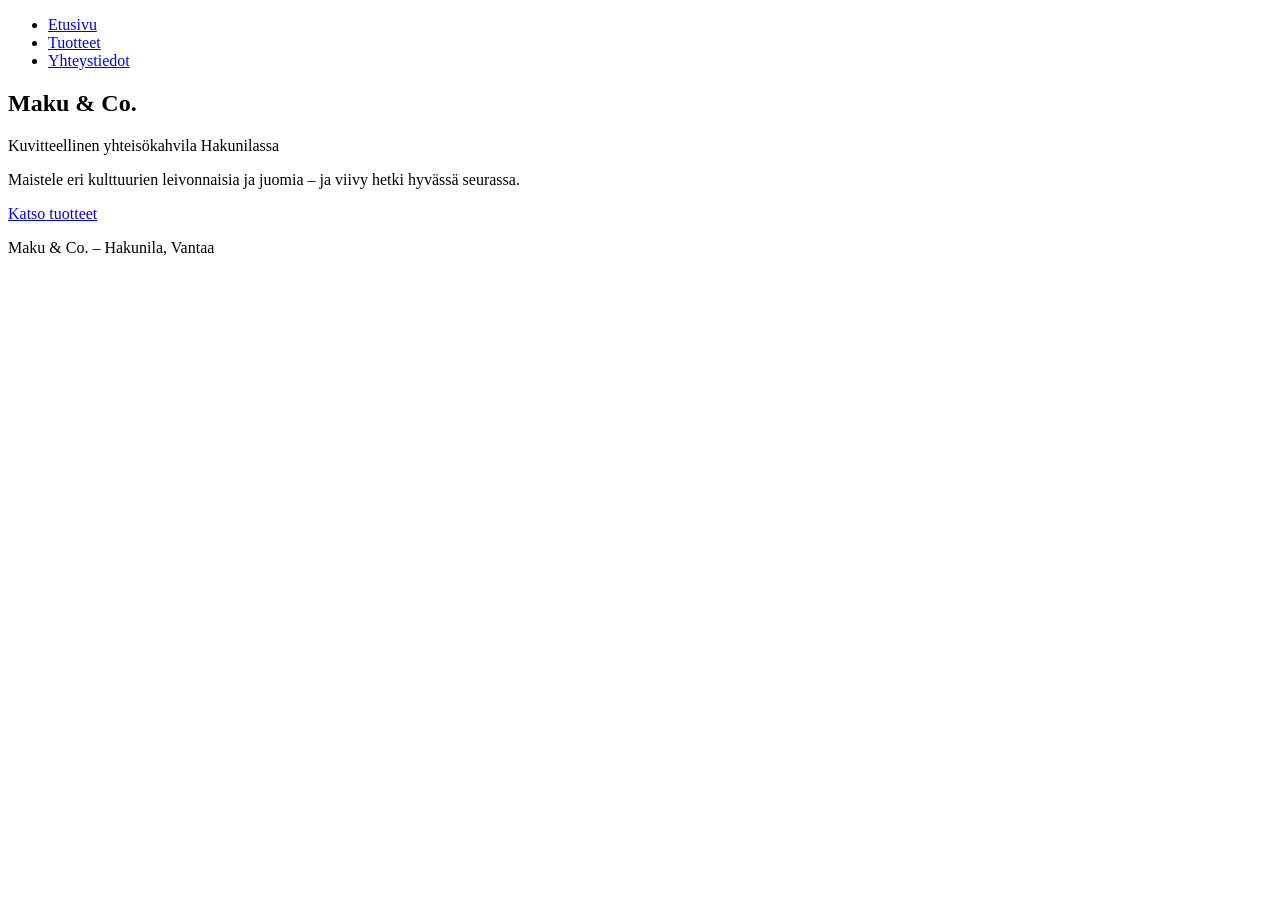
==== index.html @ b967608e "Etusivu ja kansiorakenne" ====
<!DOCTYPE html>
<html lang="fi">
<head>
    <meta charset="UTF-8">
    <meta name="viewport" content="width=device-width, initial-scale=1.0">
    <title>Maku &amp; Co. – Yhteisökahvila Hakunilassa</title>
    <!-- CSS-tiedosto liitetään myöhemmin: -->
    <!-- <link rel="stylesheet" href="css/style.css"> -->
</head>
<body>
<!-- Linkit muille sivuille tulevat etusivun yläreunaan, muut sivut tehdään myöhemmin -->
    <header>
        <nav>
            <ul>
                <li><a href="index.html">Etusivu</a></li>
                <li><a href="tuotteet.html">Tuotteet</a></li>
                <li><a href="yhteys.html">Yhteystiedot</a></li>
            </ul>
        </nav>
    </header>

    <main>
        <!-- Vasemmalla kahvilan nimi ja esittely, oikealle iso kuva (asettelu tehdään myöhemmin) -->
        <section>
            <div>
                <h1>Maku &amp; Co.</h1>
                <p>Kuvitteellinen yhteisökahvila Hakunilassa</p>
                <p>Maistele eri kulttuurien leivonnaisia ja juomia –
                   ja viivy hetki hyvässä seurassa.</p>
                <a href="tuotteet.html">Katso tuotteet</a>
            </div>

            <!-- Tähän kohtaan myöhemmin iso kuva esim. leivonnaisista -->
        </section>
    </main>

    <footer>
        <p>Maku &amp; Co. – Hakunila, Vantaa</p>
    </footer>

</body>
</html>
---- css/style.css ----
/* Sivuston tyylit lisätään myöhemmin */
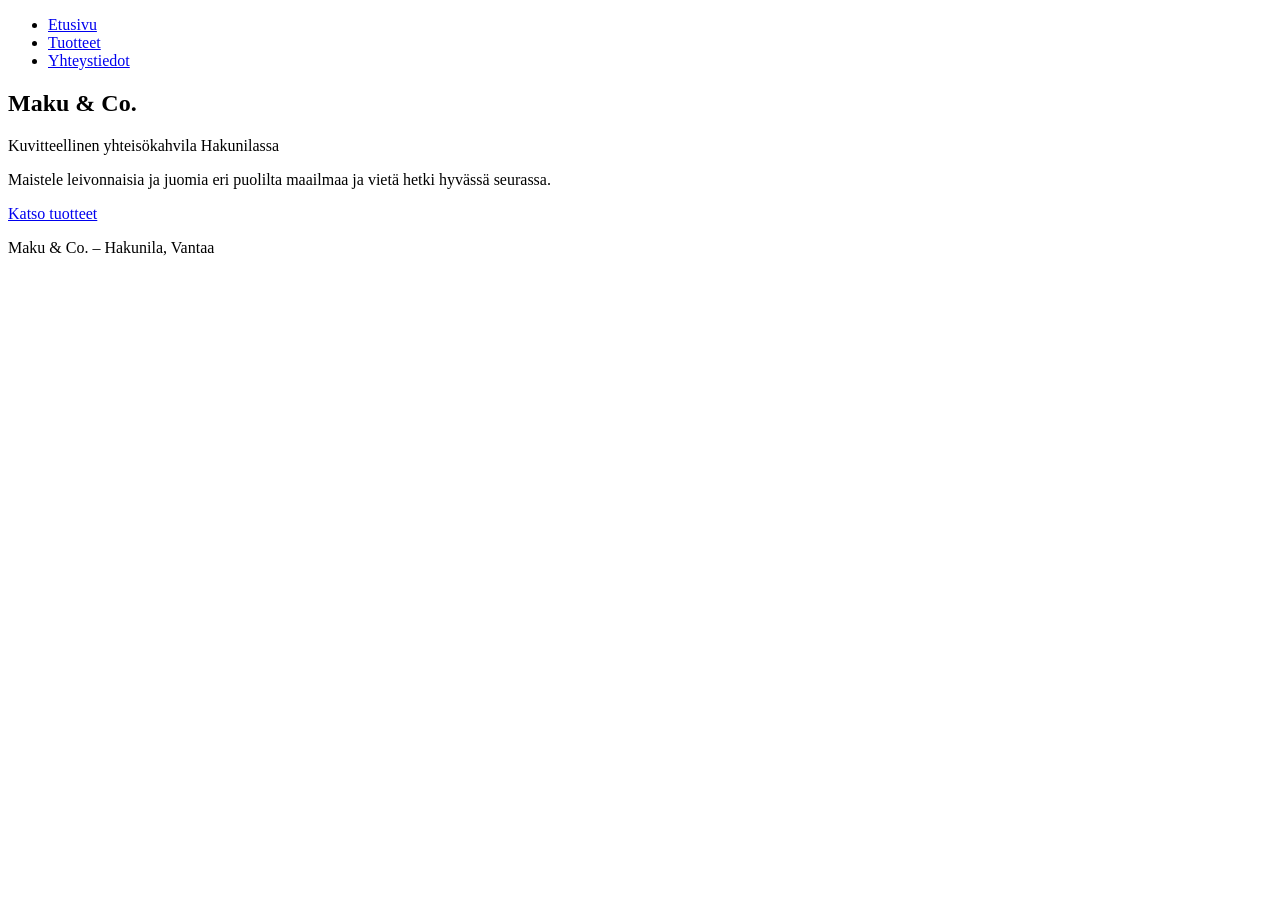
==== commit 76883053: "Esittelytekstiä muokattu" ====
--- a/index.html
+++ b/index.html
@@ -25,8 +25,7 @@
             <div>
                 <h1>Maku &amp; Co.</h1>
                 <p>Kuvitteellinen yhteisökahvila Hakunilassa</p>
-                <p>Maistele eri kulttuurien leivonnaisia ja juomia –
-                   ja viivy hetki hyvässä seurassa.</p>
+                <p>Maistele leivonnaisia ja juomia eri puolilta maailmaa ja vietä hetki hyvässä seurassa.</p>
                 <a href="tuotteet.html">Katso tuotteet</a>
             </div>
 
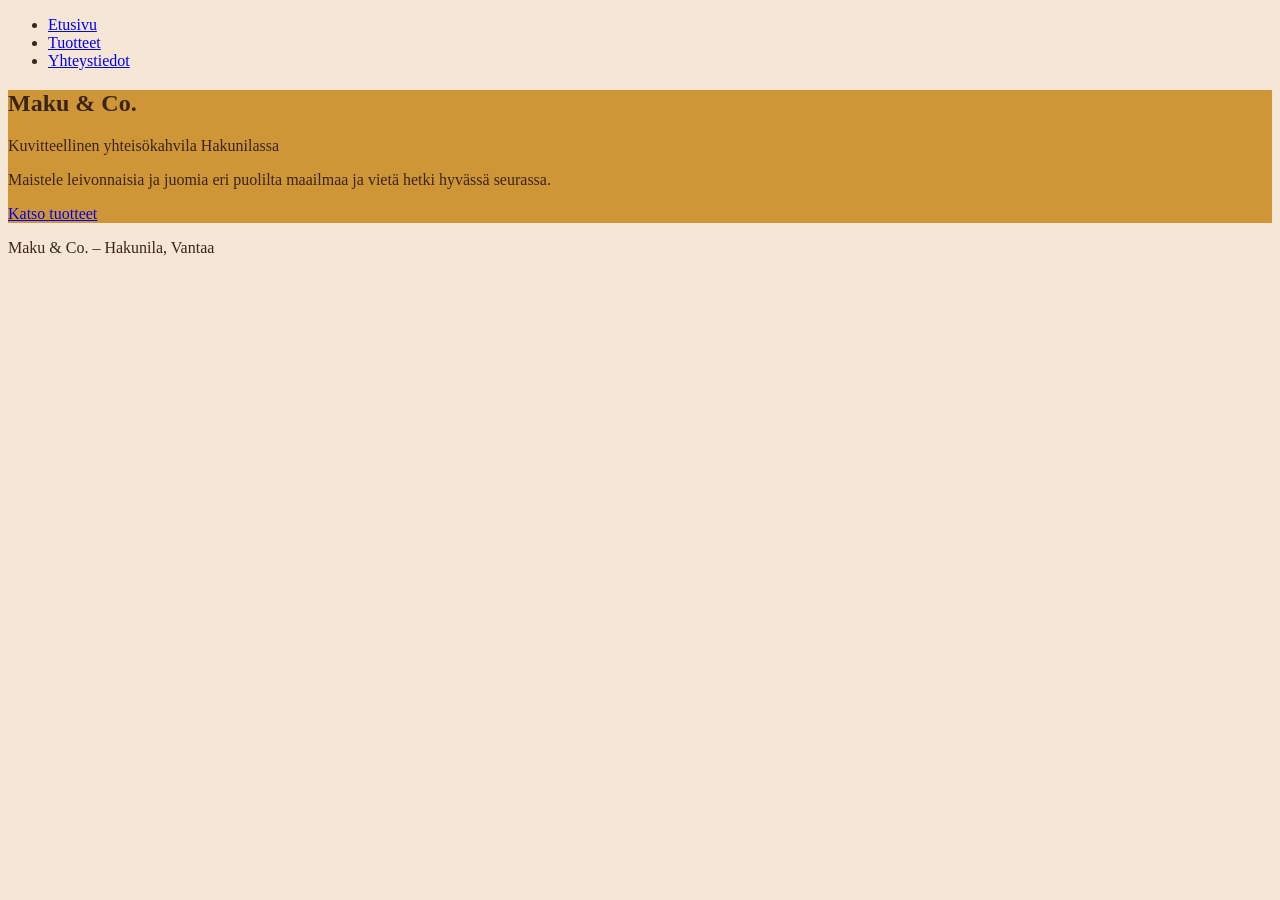
==== commit 06971beb: "css-testi" ====
--- a/index.html
+++ b/index.html
@@ -4,8 +4,8 @@
     <meta charset="UTF-8">
     <meta name="viewport" content="width=device-width, initial-scale=1.0">
     <title>Maku &amp; Co. – Yhteisökahvila Hakunilassa</title>
-    <!-- CSS-tiedosto liitetään myöhemmin: -->
-    <!-- <link rel="stylesheet" href="css/style.css"> -->
+    <!-- CSS-tiedosto -->
+    <link rel="stylesheet" href="css/style.css">
 </head>
 <body>
 <!-- Linkit muille sivuille tulevat etusivun yläreunaan, muut sivut tehdään myöhemmin -->
--- a/css/style.css
+++ b/css/style.css
@@ -1 +1,19 @@
-/* Sivuston tyylit lisätään myöhemmin */
+/* värit */
+body {background-color: #F5E6D6;
+    color: #3B2418;}
+main {background-color: #CF9638;
+}
+
+/* fontit */
+h1 {
+    font-family: Georgia, 'Times New Roman', Times, serif;
+    font-size: 3 rem;
+}
+
+/* tekstit */
+
+
+/* marginaalit */
+
+
+/* reunukset */
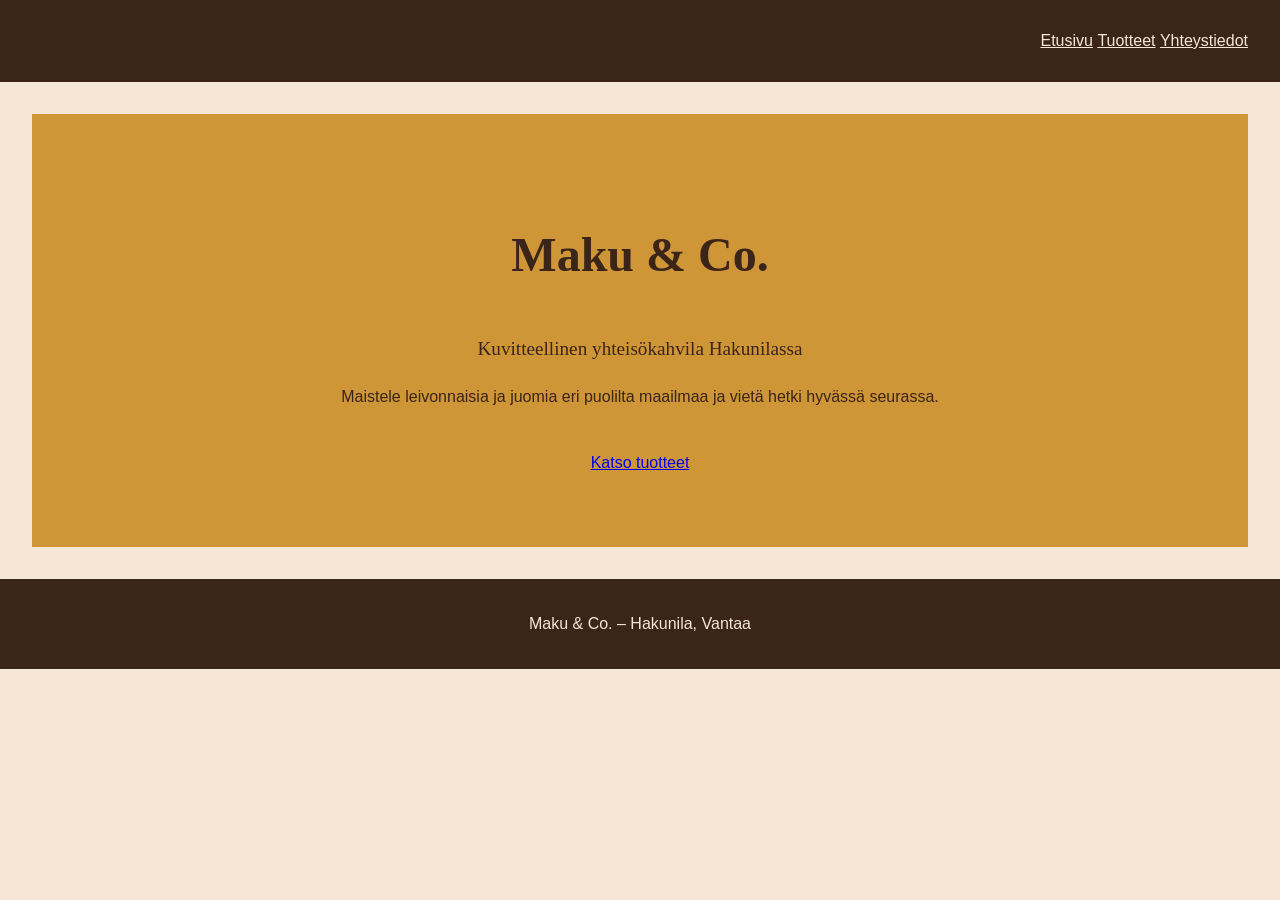
==== commit bc1735f7: "luokan lisäys ja fontin muokkaus" ====
--- a/index.html
+++ b/index.html
@@ -24,7 +24,7 @@
         <section>
             <div>
                 <h1>Maku &amp; Co.</h1>
-                <p>Kuvitteellinen yhteisökahvila Hakunilassa</p>
+                <p class="esittely">Kuvitteellinen yhteisökahvila Hakunilassa</p>
                 <p>Maistele leivonnaisia ja juomia eri puolilta maailmaa ja vietä hetki hyvässä seurassa.</p>
                 <a href="tuotteet.html">Katso tuotteet</a>
             </div>
--- a/css/style.css
+++ b/css/style.css
@@ -1,19 +1,53 @@
 /* värit */
 body {background-color: #F5E6D6;
-    color: #3B2418;}
+    color: #3B2418;
+}
 main {background-color: #CF9638;
+}
+header {background-color:#3B2418;
+        color: #F5E6D6;
+    }
+footer {background-color: #3B2418;
+        color: #F5E6D6;
+    }
+nav a {color: #F5E6D6;
 }
 
 /* fontit */
-h1 {
-    font-family: Georgia, 'Times New Roman', Times, serif;
-    font-size: 3 rem;
+body {font-family:Arial, Helvetica, sans-serif;
+    font-size: 16px;
+    line-height: 1.6;
+}
+h1 {font-family: Georgia, 'Times New Roman', Times, serif;
+    font-size: 3rem;
+}
+.esittely {font-family: Georgia, 'Times New Roman', Times, serif
+        ;font-size: 1.2rem;}
+
+/* tekstien sijoittelu */
+main {text-align: center;
+    padding: 64px 32px;
+}
+header {text-align: right;
+}
+footer {text-align: center;
+}
+nav li {display: inline-block;
 }
 
-/* tekstit */
+/* marginaalit */
+main {margin: 32px
+}
+body {margin: 0
+}
+header {padding: 12px 32px
+}
+footer {padding: 16px;
+}
+/* etusivun "katso tuotteet" -linkki", selvitä miten linkistä saa alaviivan pois*/
+main a {display: inline-block;
+        margin-top: 16px;
+        padding: 8px 24px;}
 
+/* reunusten tyylit tähän alle - tämä kesken */
 
-/* marginaalit */
-
-
-/* reunukset */
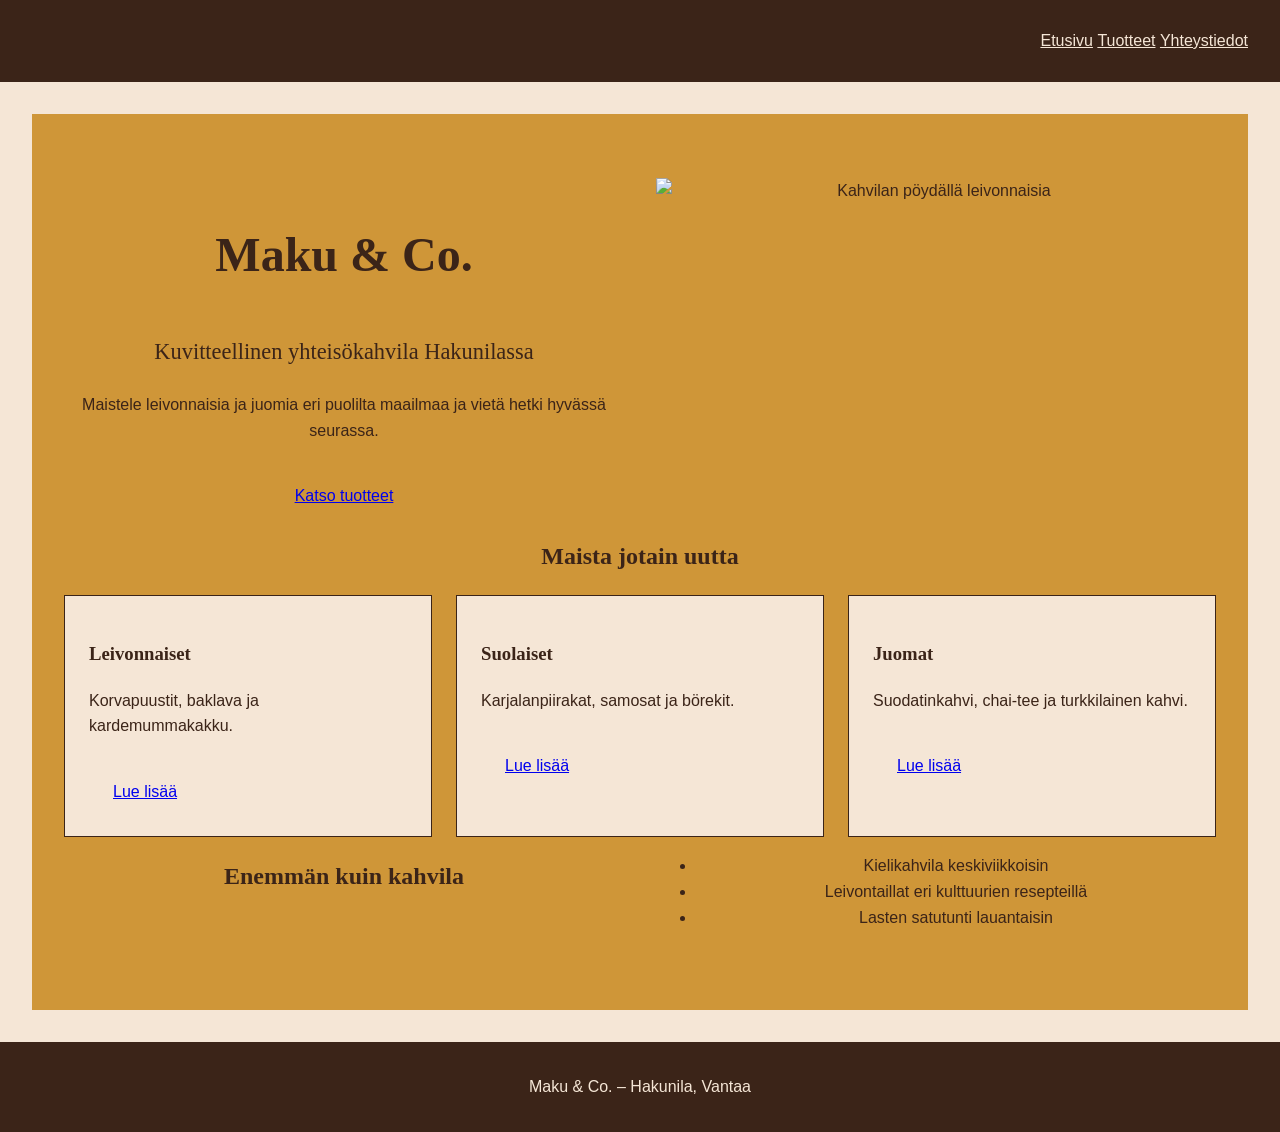
==== commit 43d5f21a: "Grid-layout ja lisää sisältöä" ====
--- a/index.html
+++ b/index.html
@@ -21,7 +21,7 @@
 
     <main>
         <!-- Vasemmalla kahvilan nimi ja esittely, oikealle iso kuva (asettelu tehdään myöhemmin) -->
-        <section>
+        <section class="palstat">
             <div>
                 <h1>Maku &amp; Co.</h1>
                 <p class="esittely">Kuvitteellinen yhteisökahvila Hakunilassa</p>
@@ -29,8 +29,37 @@
                 <a href="tuotteet.html">Katso tuotteet</a>
             </div>
 
-            <!-- Tähän kohtaan myöhemmin iso kuva esim. leivonnaisista -->
+            <img src="images/etusivu.jpg" alt="Kahvilan pöydällä leivonnaisia">
         </section>
+        <section>
+    <h2>Maista jotain uutta</h2>
+    <div class="kortit">
+        <article>
+            <h3>Leivonnaiset</h3>
+            <p>Korvapuustit, baklava ja kardemummakakku.</p>
+            <a href="tuotteet.html">Lue lisää</a>
+        </article>
+        <article>
+            <h3>Suolaiset</h3>
+            <p>Karjalanpiirakat, samosat ja börekit.</p>
+            <a href="tuotteet.html">Lue lisää</a>
+        </article>
+        <article>
+            <h3>Juomat</h3>
+            <p>Suodatinkahvi, chai-tee ja turkkilainen kahvi.</p>
+            <a href="tuotteet.html">Lue lisää</a>
+        </article>
+    </div>
+</section>
+
+<section class="palstat">
+    <h2>Enemmän kuin kahvila</h2>
+    <ul>
+        <li>Kielikahvila keskiviikkoisin</li>
+        <li>Leivontaillat eri kulttuurien resepteillä</li>
+        <li>Lasten satutunti lauantaisin</li>
+    </ul>
+</section>
     </main>
 
     <footer>
--- a/css/style.css
+++ b/css/style.css
@@ -18,11 +18,12 @@
     font-size: 16px;
     line-height: 1.6;
 }
-h1 {font-family: Georgia, 'Times New Roman', Times, serif;
-    font-size: 3rem;
+h1, h2, h3 {font-family: Georgia, 'Times New Roman', Times, serif;
+}
+h1 {font-size: 3rem;
 }
 .esittely {font-family: Georgia, 'Times New Roman', Times, serif
-        ;font-size: 1.2rem;}
+        ;font-size: 1.4rem;}
 
 /* tekstien sijoittelu */
 main {text-align: center;
@@ -51,3 +52,21 @@
 
 /* reunusten tyylit tähän alle - tämä kesken */
 
+/* layout */
+
+/* kaksi palstaa vierekkäin: etusivu ja yhteystiedot */
+.palstat {display: grid;
+    grid-template-columns: 1fr 1fr;
+    gap: 32px;
+}
+
+/* tuotesivun kortit kolmeen sarakkeeseen */
+.kortit {display: grid;
+    grid-template-columns: 1fr 1fr 1fr;
+    gap: 24px;
+}
+.kortit article {background-color: #F5E6D6;
+    padding: 24px;
+    border: 1px solid #3B2418;
+    text-align: left;
+}
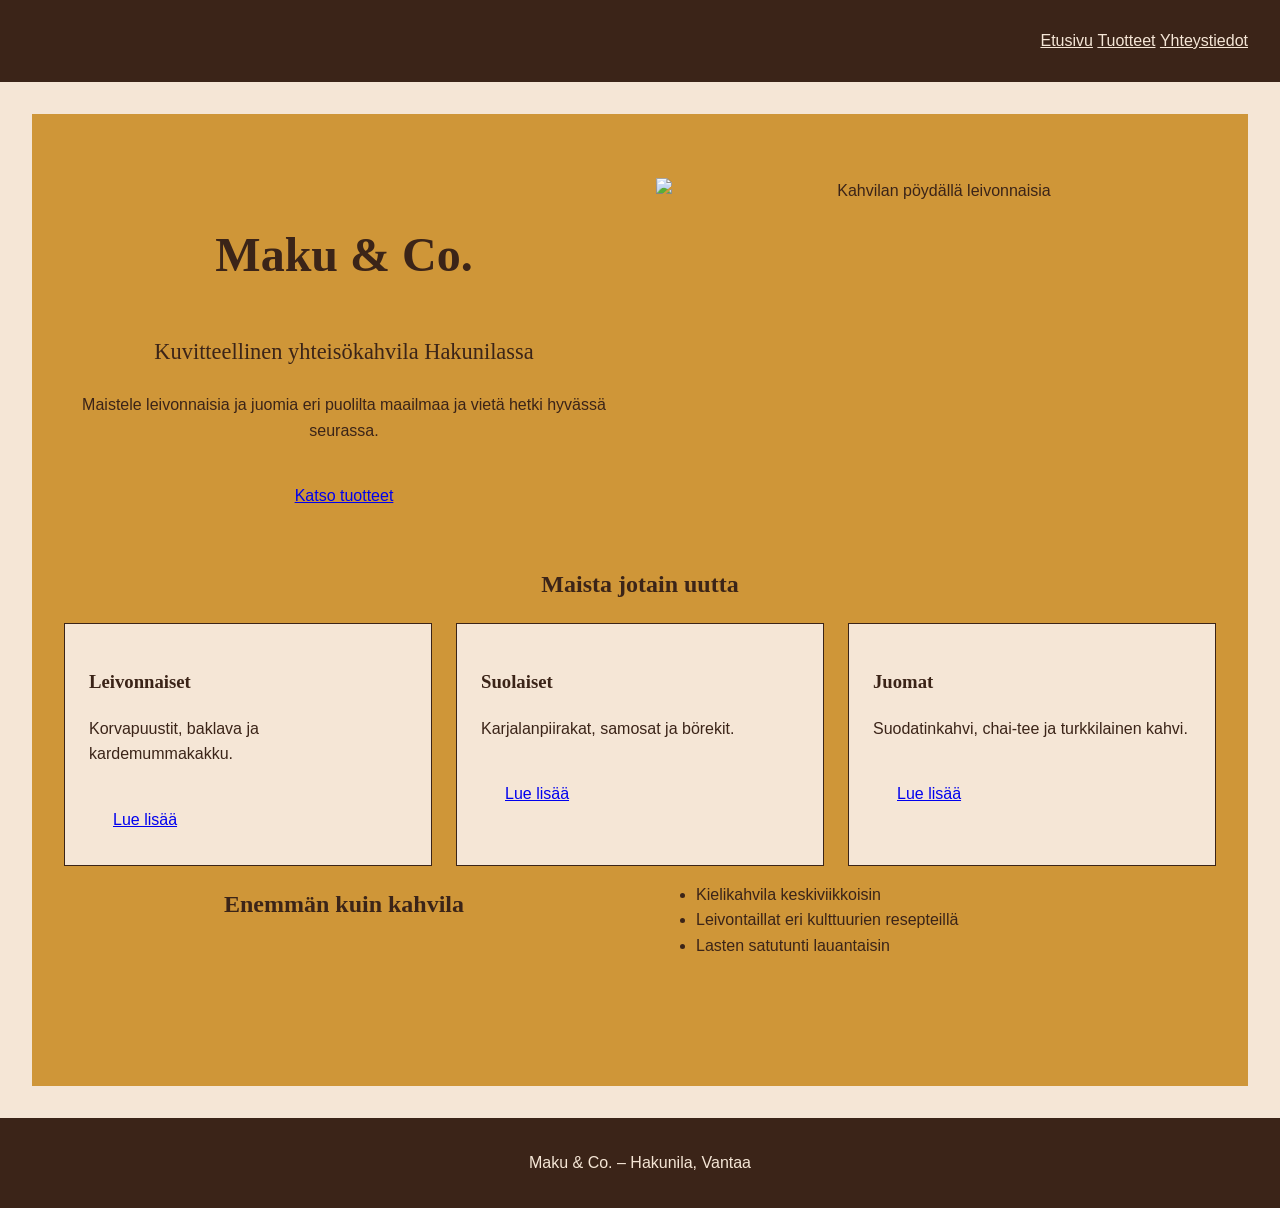
==== commit cf092775: "Kortit yhteystietosivulle ja listojen tasaus, koodin siistiminen" ====
--- a/index.html
+++ b/index.html
@@ -1,5 +1,6 @@
 <!DOCTYPE html>
 <html lang="fi">
+
 <head>
     <meta charset="UTF-8">
     <meta name="viewport" content="width=device-width, initial-scale=1.0">
@@ -7,8 +8,9 @@
     <!-- CSS-tiedosto -->
     <link rel="stylesheet" href="css/style.css">
 </head>
+
 <body>
-<!-- Linkit muille sivuille tulevat etusivun yläreunaan, muut sivut tehdään myöhemmin -->
+    <!-- Linkit muille sivuille tulevat etusivun yläreunaan, muut sivut tehdään myöhemmin -->
     <header>
         <nav>
             <ul>
@@ -32,34 +34,34 @@
             <img src="images/etusivu.jpg" alt="Kahvilan pöydällä leivonnaisia">
         </section>
         <section>
-    <h2>Maista jotain uutta</h2>
-    <div class="kortit">
-        <article>
-            <h3>Leivonnaiset</h3>
-            <p>Korvapuustit, baklava ja kardemummakakku.</p>
-            <a href="tuotteet.html">Lue lisää</a>
-        </article>
-        <article>
-            <h3>Suolaiset</h3>
-            <p>Karjalanpiirakat, samosat ja börekit.</p>
-            <a href="tuotteet.html">Lue lisää</a>
-        </article>
-        <article>
-            <h3>Juomat</h3>
-            <p>Suodatinkahvi, chai-tee ja turkkilainen kahvi.</p>
-            <a href="tuotteet.html">Lue lisää</a>
-        </article>
-    </div>
-</section>
+            <h2>Maista jotain uutta</h2>
+            <div class="kortit">
+                <article>
+                    <h3>Leivonnaiset</h3>
+                    <p>Korvapuustit, baklava ja kardemummakakku.</p>
+                    <a href="tuotteet.html">Lue lisää</a>
+                </article>
+                <article>
+                    <h3>Suolaiset</h3>
+                    <p>Karjalanpiirakat, samosat ja börekit.</p>
+                    <a href="tuotteet.html">Lue lisää</a>
+                </article>
+                <article>
+                    <h3>Juomat</h3>
+                    <p>Suodatinkahvi, chai-tee ja turkkilainen kahvi.</p>
+                    <a href="tuotteet.html">Lue lisää</a>
+                </article>
+            </div>
+        </section>
 
-<section class="palstat">
-    <h2>Enemmän kuin kahvila</h2>
-    <ul>
-        <li>Kielikahvila keskiviikkoisin</li>
-        <li>Leivontaillat eri kulttuurien resepteillä</li>
-        <li>Lasten satutunti lauantaisin</li>
-    </ul>
-</section>
+        <section class="palstat">
+            <h2>Enemmän kuin kahvila</h2>
+            <ul class="tiedot">
+                <li>Kielikahvila keskiviikkoisin</li>
+                <li>Leivontaillat eri kulttuurien resepteillä</li>
+                <li>Lasten satutunti lauantaisin</li>
+            </ul>
+        </section>
     </main>
 
     <footer>
@@ -67,4 +69,5 @@
     </footer>
 
 </body>
-</html>
+
+</html>
--- a/css/style.css
+++ b/css/style.css
@@ -45,6 +45,9 @@
 }
 footer {padding: 16px;
 }
+.palstat {margin-bottom: 48px;
+}
+
 /* etusivun "katso tuotteet" -linkki", selvitä miten linkistä saa alaviivan pois*/
 main a {display: inline-block;
         margin-top: 16px;
@@ -69,4 +72,6 @@
     padding: 24px;
     border: 1px solid #3B2418;
     text-align: left;
+}
+.tiedot {text-align: left;
 }
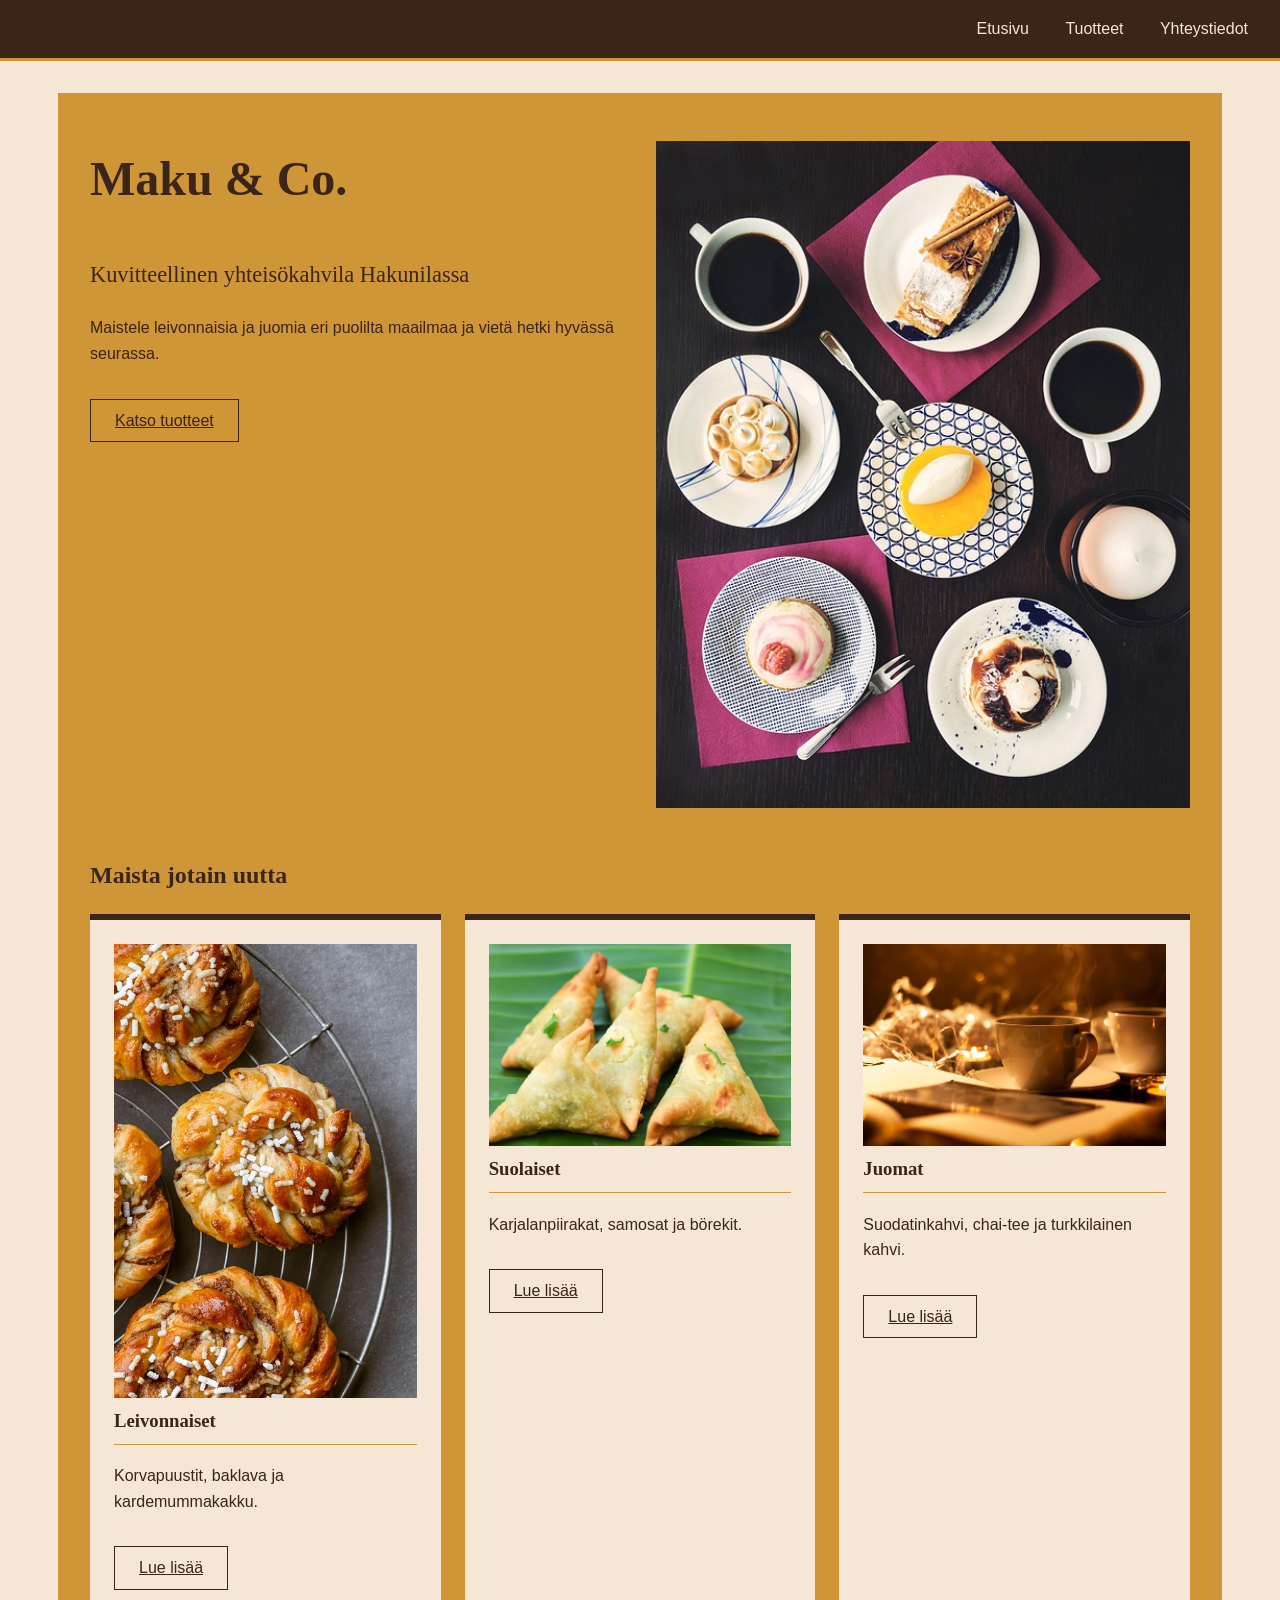
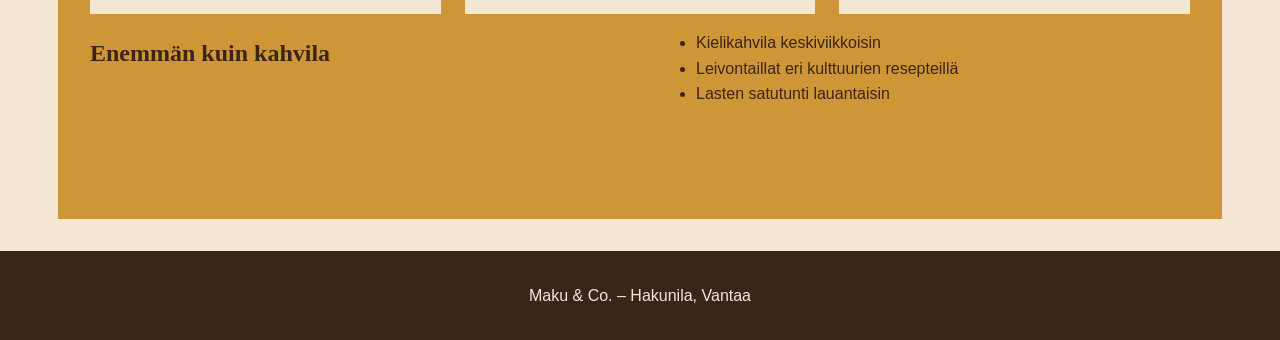
==== commit 2f8a85c7: "Etusivun kuvat" ====
--- a/index.html
+++ b/index.html
@@ -37,16 +37,19 @@
             <h2>Maista jotain uutta</h2>
             <div class="kortit">
                 <article>
+                    <img src="images/pulla.jpg" alt="Korvapuusteja jäähdytysritilällä">
                     <h3>Leivonnaiset</h3>
                     <p>Korvapuustit, baklava ja kardemummakakku.</p>
                     <a href="tuotteet.html">Lue lisää</a>
                 </article>
                 <article>
+                     <img src="images/samosa.jpg" alt="Samosat lautasella">
                     <h3>Suolaiset</h3>
                     <p>Karjalanpiirakat, samosat ja börekit.</p>
                     <a href="tuotteet.html">Lue lisää</a>
                 </article>
                 <article>
+                    <img src="images/tee.jpg" alt="Kaksi höyryävää teekuppia pöydällä">
                     <h3>Juomat</h3>
                     <p>Suodatinkahvi, chai-tee ja turkkilainen kahvi.</p>
                     <a href="tuotteet.html">Lue lisää</a>
--- a/css/style.css
+++ b/css/style.css
@@ -1,59 +1,62 @@
-/* värit */
-body {background-color: #F5E6D6;
+/* perusasetukset */
+body {margin: 0;
+    background-color: #F5E6D6;
     color: #3B2418;
+    font-family: Arial, Helvetica, sans-serif;
+    font-size: 16px;
+    line-height: 1.6;
 }
-main {background-color: #CF9638;
+header {background-color: #3B2418;
+    color: #F5E6D6;
+    padding: 16px 32px;
+    text-align: right;
+    border-bottom: 3px solid #CF9638;
 }
-header {background-color:#3B2418;
-        color: #F5E6D6;
-    }
+main {max-width: 1100px;
+    margin: 32px auto;
+    padding: 48px 32px;
+    background-color: #CF9638;
+}
 footer {background-color: #3B2418;
-        color: #F5E6D6;
-    }
-nav a {color: #F5E6D6;
+    color: #F5E6D6;
+    padding: 16px;
+    text-align: center;
 }
 
 /* fontit */
-body {font-family:Arial, Helvetica, sans-serif;
-    font-size: 16px;
-    line-height: 1.6;
-}
 h1, h2, h3 {font-family: Georgia, 'Times New Roman', Times, serif;
 }
 h1 {font-size: 3rem;
+    margin-top: 0;
 }
-.esittely {font-family: Georgia, 'Times New Roman', Times, serif
-        ;font-size: 1.4rem;}
+.esittely {font-family: Georgia, 'Times New Roman', Times, serif;
+    font-size: 1.4rem;
+}
 
-/* tekstien sijoittelu */
-main {text-align: center;
-    padding: 64px 32px;
-}
-header {text-align: right;
-}
-footer {text-align: center;
+/* navigaatio */
+nav ul {margin: 0;
+    padding: 0;
 }
 nav li {display: inline-block;
+    margin-left: 32px;
+}
+nav a {color: #F5E6D6;
+    text-decoration: none;
+}
+nav a:hover {color: #CF9638;
 }
 
-/* marginaalit */
-main {margin: 32px
-}
-body {margin: 0
-}
-header {padding: 12px 32px
-}
-footer {padding: 16px;
-}
-.palstat {margin-bottom: 48px;
+/* linkit pääsisällössä: "Katso tuotteet" ja "Lue lisää" */
+main a {display: inline-block;
+    margin-top: 16px;
+    padding: 8px 24px;
+    color: #3B2418;
+    border: 1px solid #3B2418;
 }
 
-/* etusivun "katso tuotteet" -linkki", selvitä miten linkistä saa alaviivan pois*/
-main a {display: inline-block;
-        margin-top: 16px;
-        padding: 8px 24px;}
-
-/* reunusten tyylit tähän alle - tämä kesken */
+/* kuvat */
+img {width: 100%;
+}
 
 /* layout */
 
@@ -61,17 +64,19 @@
 .palstat {display: grid;
     grid-template-columns: 1fr 1fr;
     gap: 32px;
+    margin-bottom: 48px;
 }
 
-/* tuotesivun kortit kolmeen sarakkeeseen */
+/* kortit kolmeen sarakkeeseen */
 .kortit {display: grid;
     grid-template-columns: 1fr 1fr 1fr;
     gap: 24px;
 }
 .kortit article {background-color: #F5E6D6;
     padding: 24px;
-    border: 1px solid #3B2418;
-    text-align: left;
+    border-top: 6px solid #3B2418;
 }
-.tiedot {text-align: left;
+.kortit h2, .kortit h3 {margin-top: 0;
+    padding-bottom: 8px;
+    border-bottom: 1px solid #CF9638;
 }
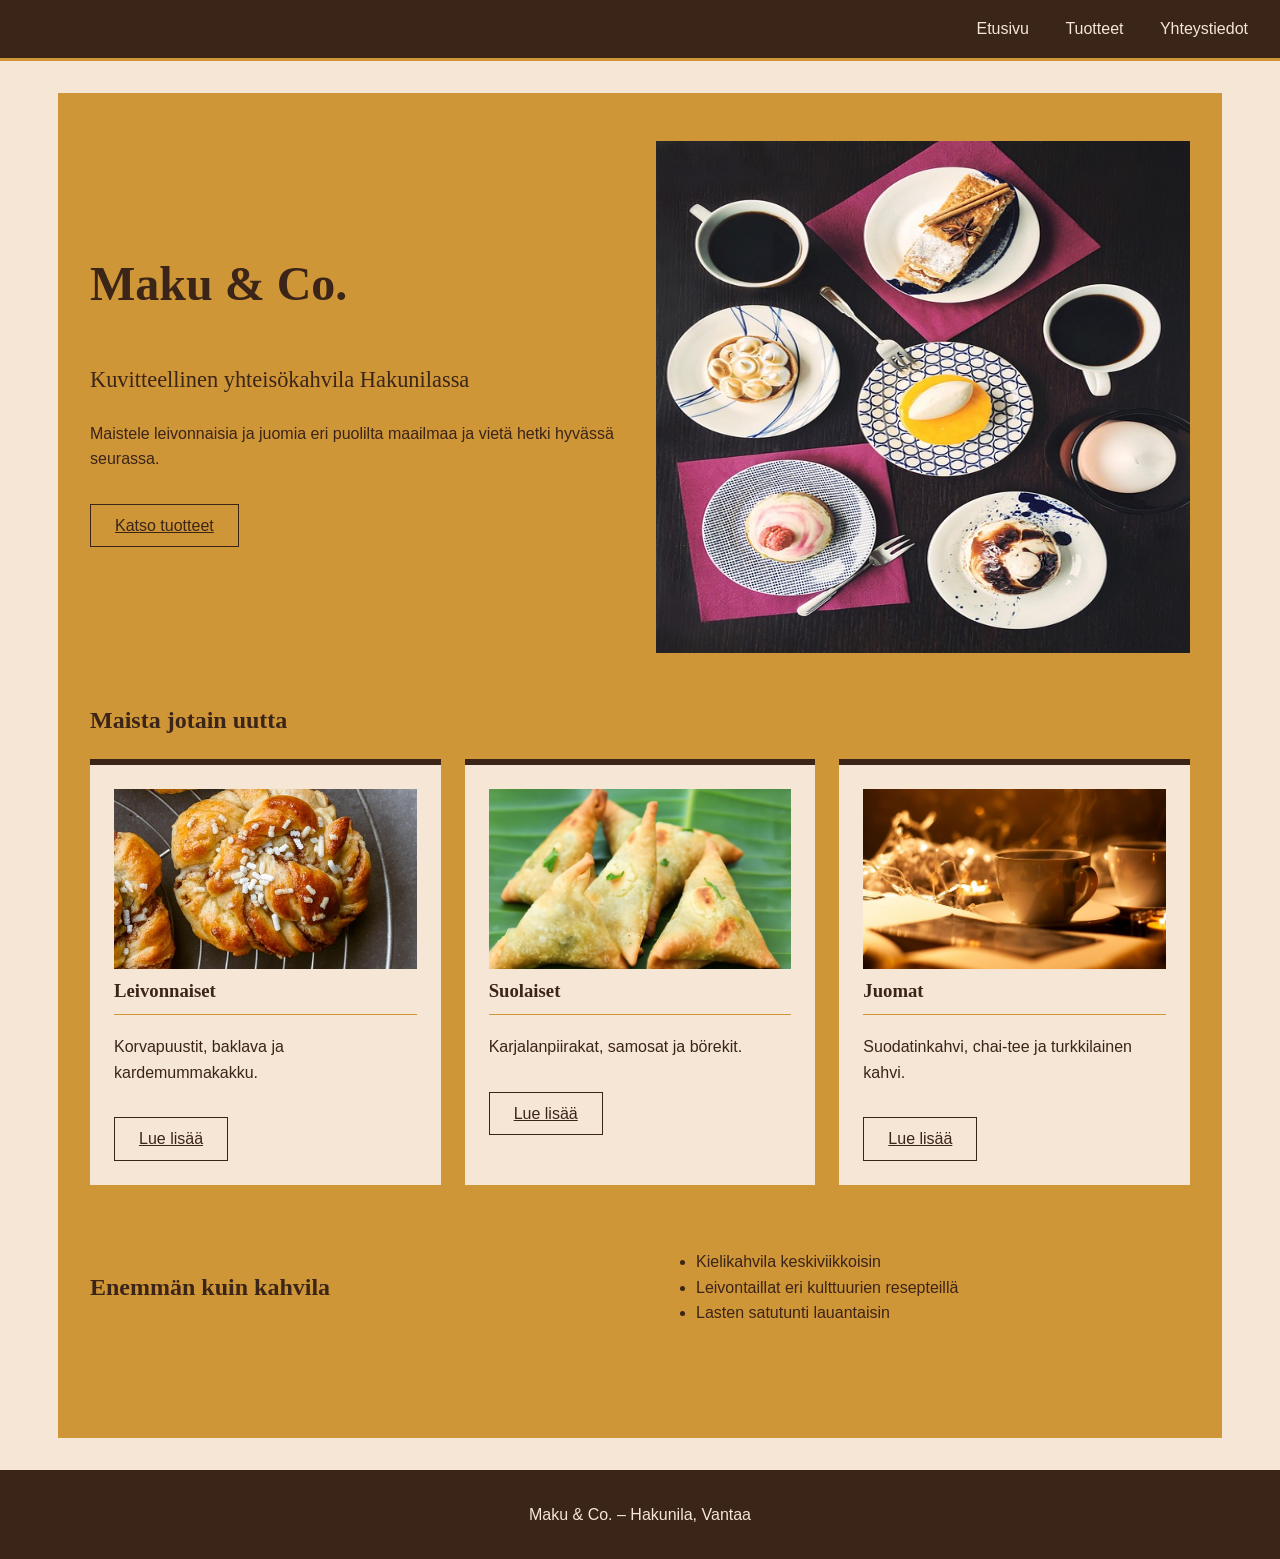
==== commit debcbee5: "Kuvien kokojen muokkaus ja videon lisäys" ====
--- a/index.html
+++ b/index.html
@@ -31,25 +31,25 @@
                 <a href="tuotteet.html">Katso tuotteet</a>
             </div>
 
-            <img src="images/etusivu.jpg" alt="Kahvilan pöydällä leivonnaisia">
+            <img src="images/etusivu.jpg" alt="Kahvilan pöydällä leivonnaisia" width="640" height="512">
         </section>
         <section>
             <h2>Maista jotain uutta</h2>
             <div class="kortit">
                 <article>
-                    <img src="images/pulla.jpg" alt="Korvapuusteja jäähdytysritilällä">
+                    <img src="images/pulla.jpg" alt="Korvapuusteja jäähdytysritilällä" width="640" height="427">
                     <h3>Leivonnaiset</h3>
                     <p>Korvapuustit, baklava ja kardemummakakku.</p>
                     <a href="tuotteet.html">Lue lisää</a>
                 </article>
                 <article>
-                     <img src="images/samosa.jpg" alt="Samosat lautasella">
+                    <img src="images/samosa.jpg" alt="Samosat lautasella" width="640" height="427">
                     <h3>Suolaiset</h3>
                     <p>Karjalanpiirakat, samosat ja börekit.</p>
                     <a href="tuotteet.html">Lue lisää</a>
                 </article>
                 <article>
-                    <img src="images/tee.jpg" alt="Kaksi höyryävää teekuppia pöydällä">
+                    <img src="images/tee.jpg" alt="Kaksi höyryävää teekuppia pöydällä" width="640" height="427">
                     <h3>Juomat</h3>
                     <p>Suodatinkahvi, chai-tee ja turkkilainen kahvi.</p>
                     <a href="tuotteet.html">Lue lisää</a>
--- a/css/style.css
+++ b/css/style.css
@@ -11,6 +11,8 @@
     padding: 16px 32px;
     text-align: right;
     border-bottom: 3px solid #CF9638;
+    position: sticky;
+    top: 0;
 }
 main {max-width: 1100px;
     margin: 32px auto;
@@ -54,8 +56,10 @@
     border: 1px solid #3B2418;
 }
 
-/* kuvat */
+/* kuvat ja video */
 img {width: 100%;
+}
+video {width: 100%;
 }
 
 /* layout */
@@ -65,12 +69,14 @@
     grid-template-columns: 1fr 1fr;
     gap: 32px;
     margin-bottom: 48px;
+    align-items: center;
 }
 
 /* kortit kolmeen sarakkeeseen */
 .kortit {display: grid;
     grid-template-columns: 1fr 1fr 1fr;
     gap: 24px;
+    margin-bottom: 48px;
 }
 .kortit article {background-color: #F5E6D6;
     padding: 24px;
@@ -79,4 +85,7 @@
 .kortit h2, .kortit h3 {margin-top: 0;
     padding-bottom: 8px;
     border-bottom: 1px solid #CF9638;
+}
+.kortit img {height: 180px;
+    object-fit: cover;
 }
